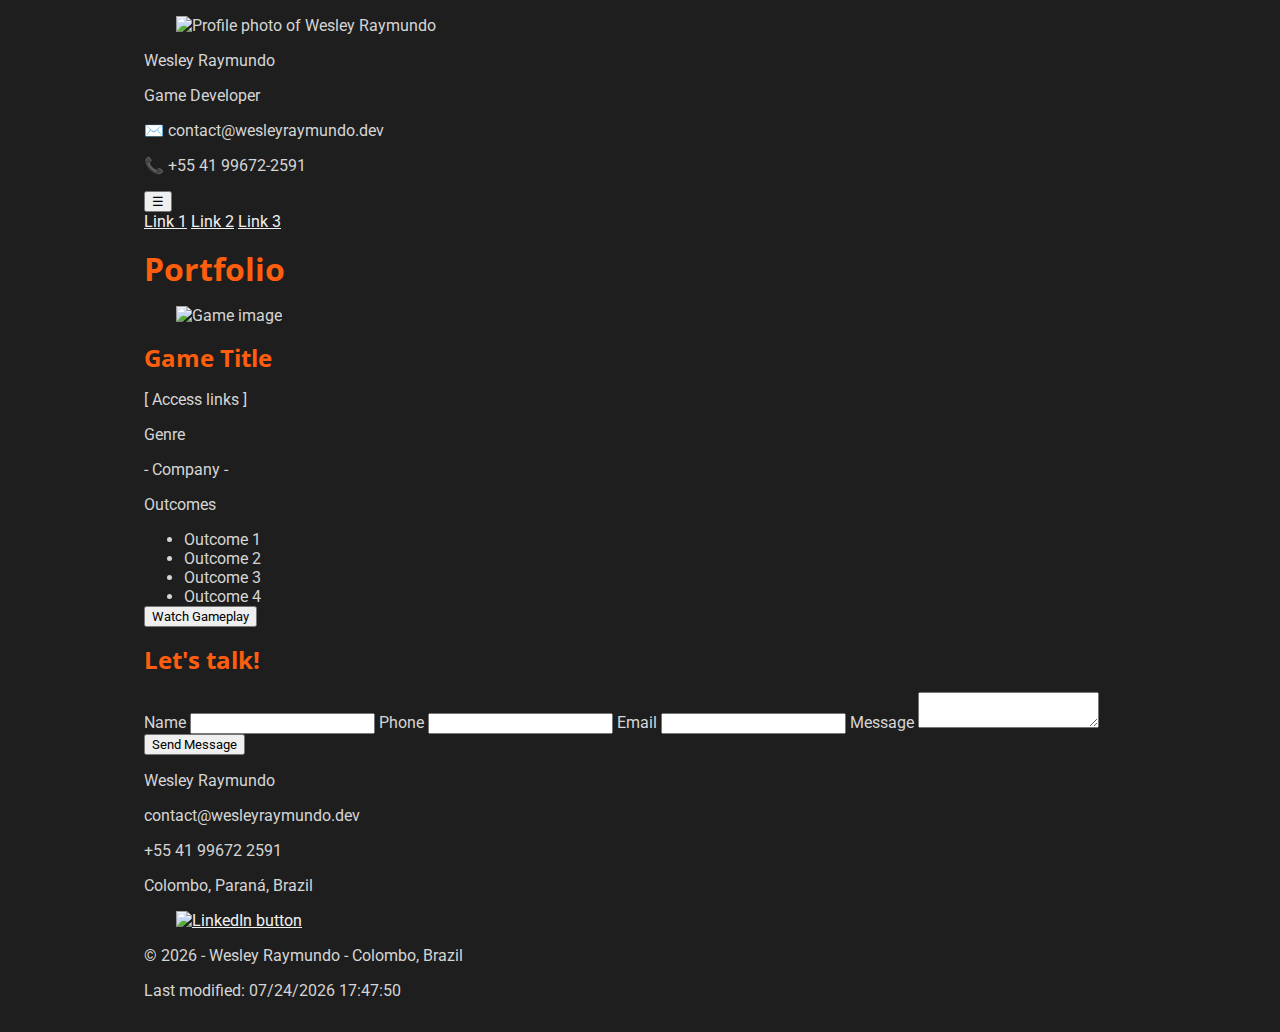
==== project/index.html @ 0dccc26f "Project files and html structure" ====
<!DOCTYPE html>
<html lang="en-US">
<head>
    <meta charset="utf-8">
    <meta name="viewport" content="width=device-width, initial-scale=1.0">
    <title>Wesley Raymundo - Game Developer</title>
    <meta name="description" content="Game development portfolio of Wesley Raymundo.">
    <meta name="author" content="Wesley Raymundo">

    <link rel="stylesheet" href="styles/siteplan.css">
    <link rel="stylesheet" href="styles/index.css">
    <link rel="stylesheet" href="styles/index-large.css">
    <script src="scripts/index.js" defer></script>
    <script src="../scripts/getdates.js" defer></script>

    <link rel="preconnect" href="https://fonts.googleapis.com">
    <link rel="preconnect" href="https://fonts.gstatic.com" crossorigin>
    <link href="https://fonts.googleapis.com/css2?family=Open+Sans:ital,wght@0,300..800;1,300..800&family=Roboto:ital,wght@0,100;0,300;0,400;0,500;0,700;0,900;1,100;1,300;1,400;1,500;1,700;1,900&display=swap" rel="stylesheet">
</head>
<body>
    <header>
        <picture>
            <img src="" alt="Profile photo of Wesley Raymundo">
        </picture>
        <p>Wesley Raymundo</p>
        <p>Game Developer</p>
        <p>✉️ contact@wesleyraymundo.dev</p>
        <p>📞 +55 41 99672-2591</p>
        <button>☰</button>
        <nav>
            <a href="">Link 1</a>
            <a href="">Link 2</a>
            <a href="">Link 3</a>
        </nav>
    </header>
    <main>
        <h1>Portfolio</h1>
        <section id="gamesSection">
            <article class="gameArticle">
                <picture>
                    <img src="" alt="Game image">
                </picture>
                <h2>Game Title</h2>
                <p>[ Access links ]</p>
                <p>Genre</p>
                <p>- Company -</p>
                <p>Outcomes</p>
                <ul>
                    <li>Outcome 1</li>
                    <li>Outcome 2</li>
                    <li>Outcome 3</li>
                    <li>Outcome 4</li>
                </ul>
                <button>Watch Gameplay</button>
            </article>
        </section>
        <section id="contactSection">
            <h2>Let's talk!</h2>
            <form action="#">
                <label for="name">Name</label>
                <input type="text" name="name" id="name" required>

                <label for="phone">Phone</label>
                <input type="text" name="phone" id="phone" required>

                <label for="email">Email</label>
                <input type="text" name="email" id="email" required>

                <label for="message">Message</label>
                <textarea name="message" id="message" required></textarea>

                <input type="submit" value="Send Message">
            </form>
        </section>
    </main>
    <footer>
        <p>Wesley Raymundo</p>
        <p>contact@wesleyraymundo.dev</p>
        <p>+55 41 99672 2591</p>
        <p>Colombo, Paraná, Brazil</p>
        <a href="#"><img src="" alt="LinkedIn button"></a>

        <p>&copy; <span id="currentyear"></span> - Wesley Raymundo - Colombo, Brazil</p>
        <p id="lastModified"></p>
    </footer>
</body>
</html>
---- project/styles/siteplan.css ----
:root {
    --color1: #474747;
    --color2: #FF5E0E;
    --color3: #D5D5D5;
    --color4: #1E1E1E;
    --color5: #F1F1F1;

    --font1: 'Open Sans';
    --font2: 'Roboto';
}

* {
    margin: 0;
    box-sizing: border-box;
    font-family: var(--font2);
}

body {
    max-width: 1024px;
    margin: 0 auto;
    padding: 1rem;

    background-color: var(--color4);
    color: var(--color3);
}

body img {
    height: 800px;
    width: auto;
    margin: 0 2rem;
}

h1, h2 {
    font-family: var(--font1);
    margin: 1rem 0;

    color: var(--color2);
}

p {
    margin: 1rem 0;
}

a:visited, a:link {
    color: var(--color5);
}
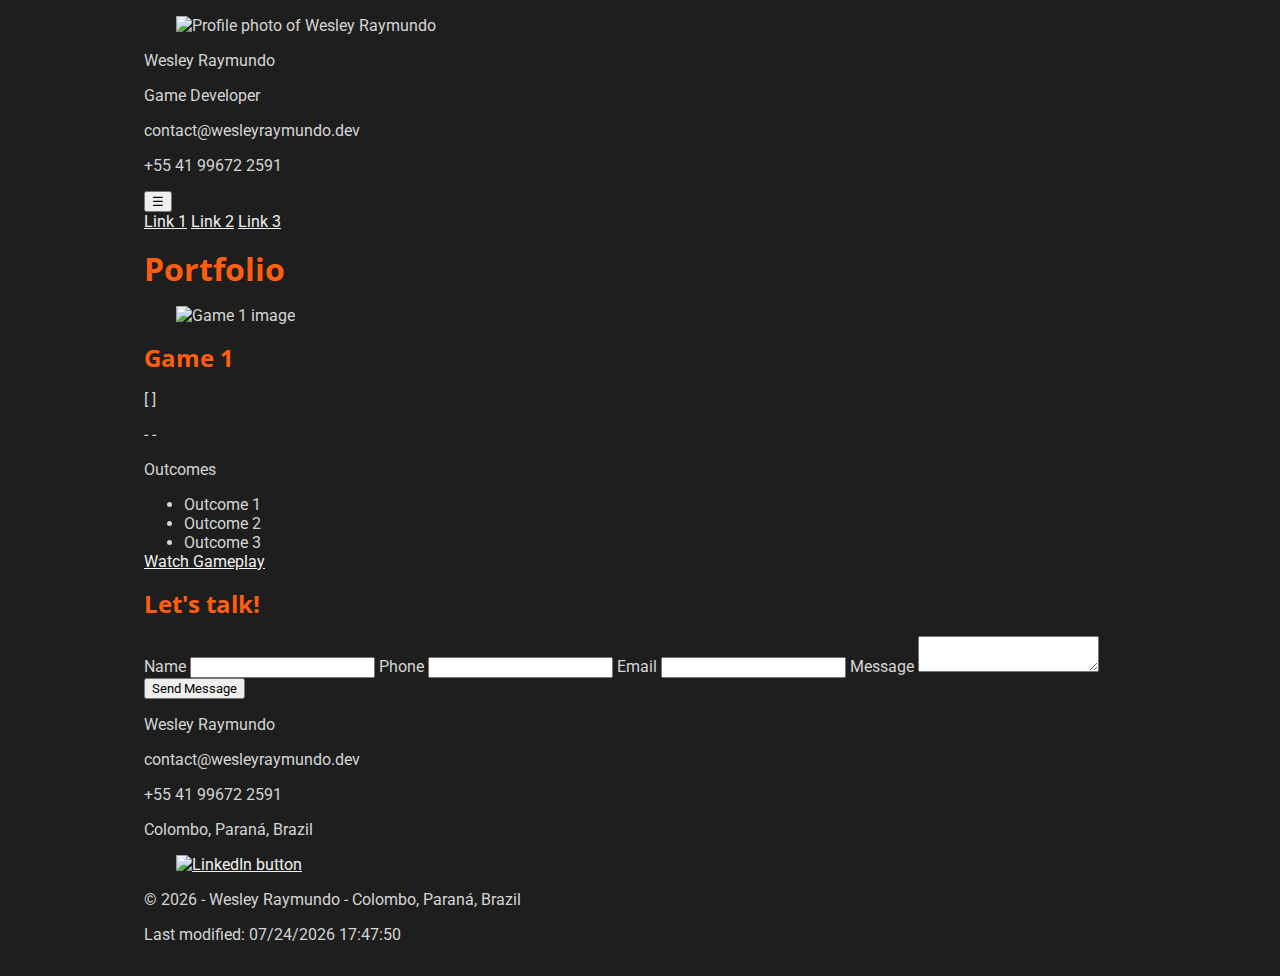
==== commit 4519ff75: "Dynamically fill page content" ====
--- a/project/index.html
+++ b/project/index.html
@@ -22,10 +22,10 @@
         <picture>
             <img src="" alt="Profile photo of Wesley Raymundo">
         </picture>
-        <p>Wesley Raymundo</p>
-        <p>Game Developer</p>
-        <p>✉️ contact@wesleyraymundo.dev</p>
-        <p>📞 +55 41 99672-2591</p>
+        <p class="professionalName"></p>
+        <p class="professionalTitle"></p>
+        <p class="professionalEmail"></p>
+        <p class="professionalPhone"></p>
         <button>☰</button>
         <nav>
             <a href="">Link 1</a>
@@ -35,25 +35,7 @@
     </header>
     <main>
         <h1>Portfolio</h1>
-        <section id="gamesSection">
-            <article class="gameArticle">
-                <picture>
-                    <img src="" alt="Game image">
-                </picture>
-                <h2>Game Title</h2>
-                <p>[ Access links ]</p>
-                <p>Genre</p>
-                <p>- Company -</p>
-                <p>Outcomes</p>
-                <ul>
-                    <li>Outcome 1</li>
-                    <li>Outcome 2</li>
-                    <li>Outcome 3</li>
-                    <li>Outcome 4</li>
-                </ul>
-                <button>Watch Gameplay</button>
-            </article>
-        </section>
+        <section id="gamesSection"></section>
         <section id="contactSection">
             <h2>Let's talk!</h2>
             <form action="#">
@@ -74,13 +56,13 @@
         </section>
     </main>
     <footer>
-        <p>Wesley Raymundo</p>
-        <p>contact@wesleyraymundo.dev</p>
-        <p>+55 41 99672 2591</p>
-        <p>Colombo, Paraná, Brazil</p>
-        <a href="#"><img src="" alt="LinkedIn button"></a>
+        <p class="professionalName"></p>
+        <p class="professionalEmail"></p>
+        <p class="professionalPhone"></p>
+        <p class="professionalLocation"></p>
+        <a class="professionalLinkedIn" href="#"><img src="" alt="LinkedIn button"></a>
 
-        <p>&copy; <span id="currentyear"></span> - Wesley Raymundo - Colombo, Brazil</p>
+        <p>&copy; <span id="currentyear"></span> - <span class="professionalName"></span> - <span class="professionalLocation"></span></p>
         <p id="lastModified"></p>
     </footer>
 </body>
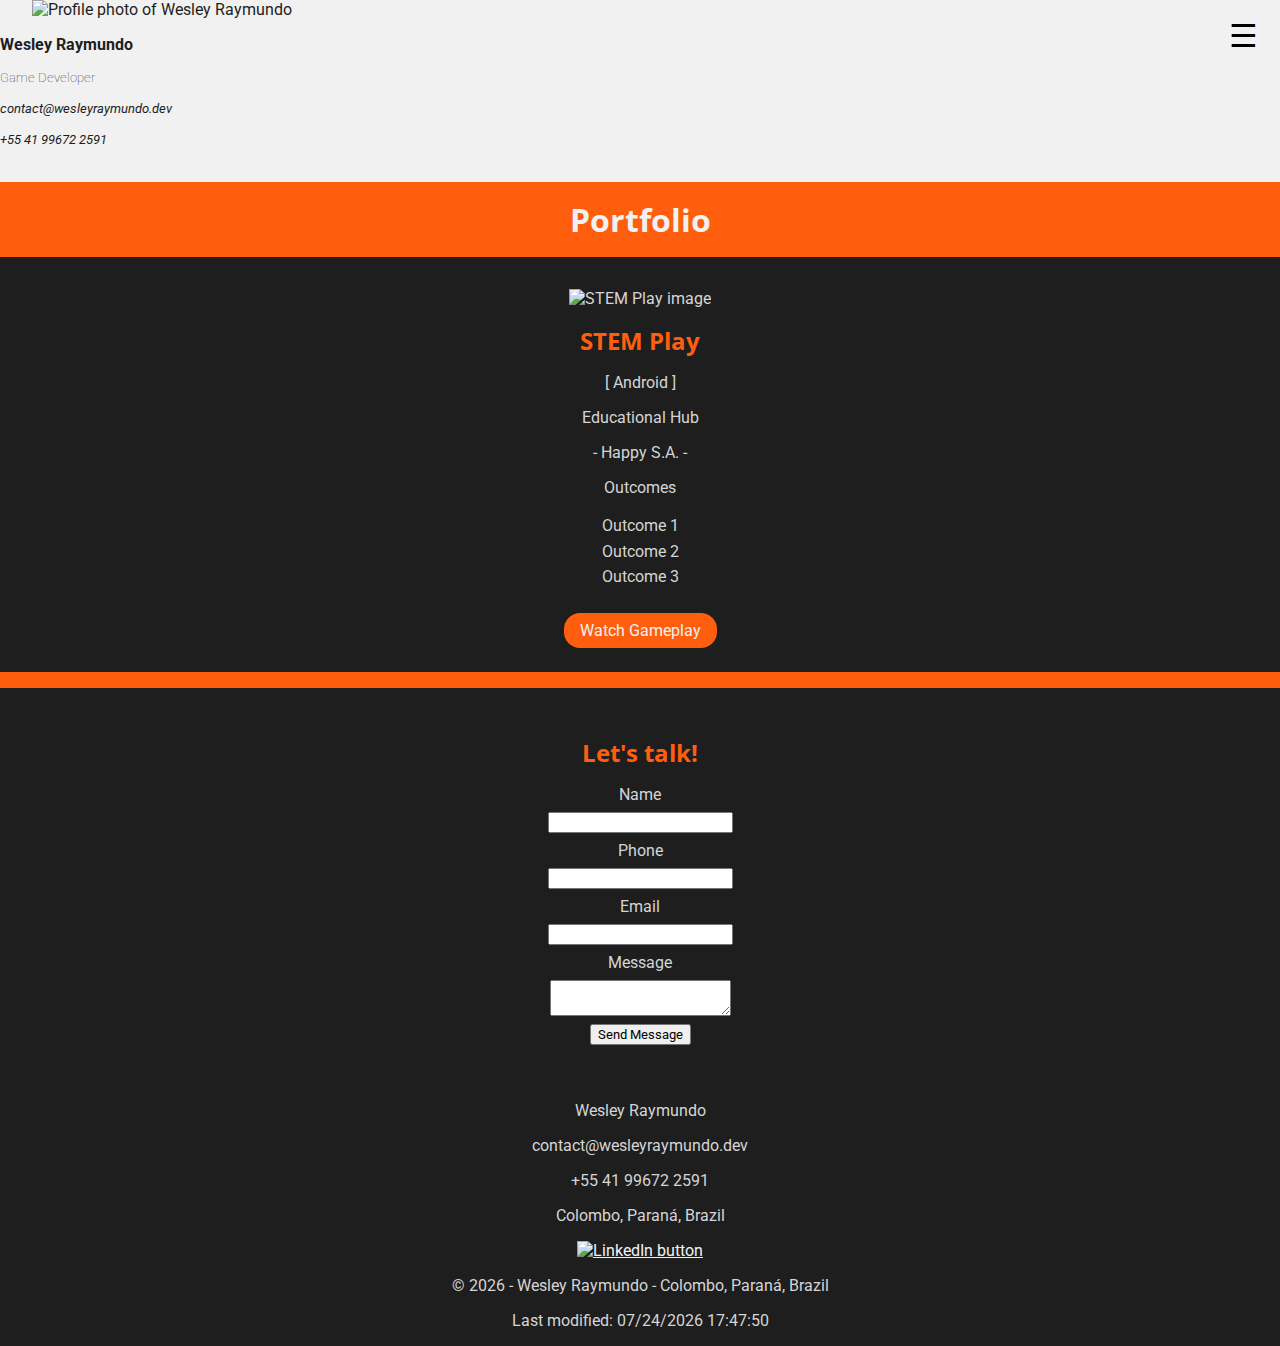
==== commit 0f21122a: "Partial css for index" ====
--- a/project/index.html
+++ b/project/index.html
@@ -20,7 +20,7 @@
 <body>
     <header>
         <picture>
-            <img src="" alt="Profile photo of Wesley Raymundo">
+            <img src="" alt="Profile photo of Wesley Raymundo" width="128" height="128">
         </picture>
         <p class="professionalName"></p>
         <p class="professionalTitle"></p>
--- a/project/styles/index.css
+++ b/project/styles/index.css
@@ -0,0 +1,90 @@
+body {
+    max-width: 100vw;
+    margin: 0;
+    padding: 0;
+}
+
+header {
+    background-color: var(--color5);
+    color: var(--color4);
+}
+
+header button {
+    position: absolute;
+    border-radius: 1rem;
+    top: 1rem;
+    right: 1rem;
+    background: none;
+    border: none;
+    font-size: 2rem;
+}
+
+header button:hover {
+    background-color: var(--color3);
+}
+
+header .professionalName {
+    font-weight: bold;
+}
+
+header .professionalTitle {
+    font-weight: lighter;
+    font-size: small;
+}
+
+header :is(
+    .professionalEmail, 
+    .professionalPhone
+) {
+    font-style: italic;
+    font-size: small;
+}
+
+main {
+    text-align: center;
+}
+
+main h1 {
+    background-color: var(--color2);
+    color: var(--color5);
+    margin: 0;
+    padding: 1rem;
+}
+
+.gameArticle {
+    border-bottom: 1rem solid var(--color2);
+    padding: 2rem;
+}
+
+.gameArticle ul {
+    list-style: none;
+    padding: 0 0 2rem 0;
+}
+
+.gameArticle li {
+    padding: .2rem 0;
+}
+
+.gameArticle a {
+    background-color: var(--color2);
+    border-radius: 1rem;
+    padding: .5rem 1rem;
+    text-decoration: none;
+}
+
+.gameArticle a:hover {
+    background-color: var(--color1);
+}
+
+#contactSection {
+    padding: 2rem 0;
+}
+
+#contactSection :is(input, textarea) {
+    display: block;
+    margin: .5rem auto;
+}
+
+footer {
+    text-align: center;
+}
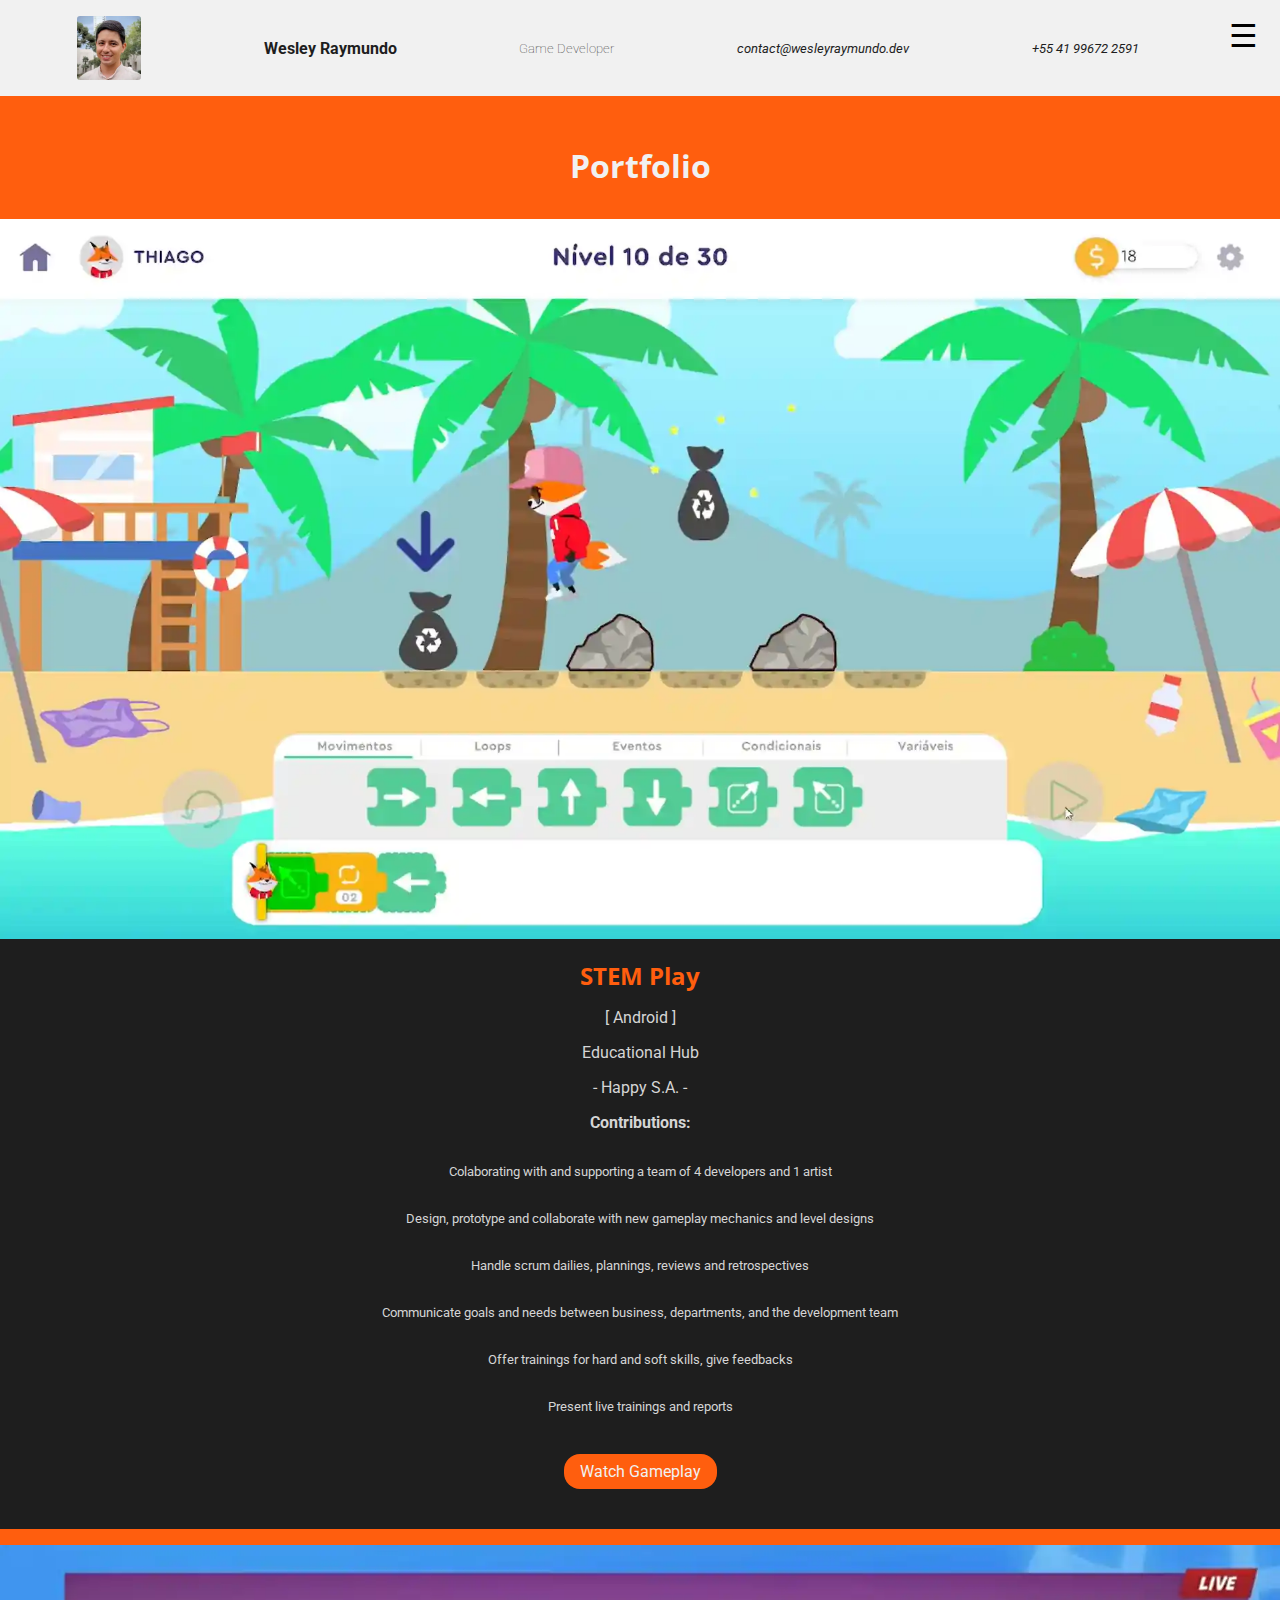
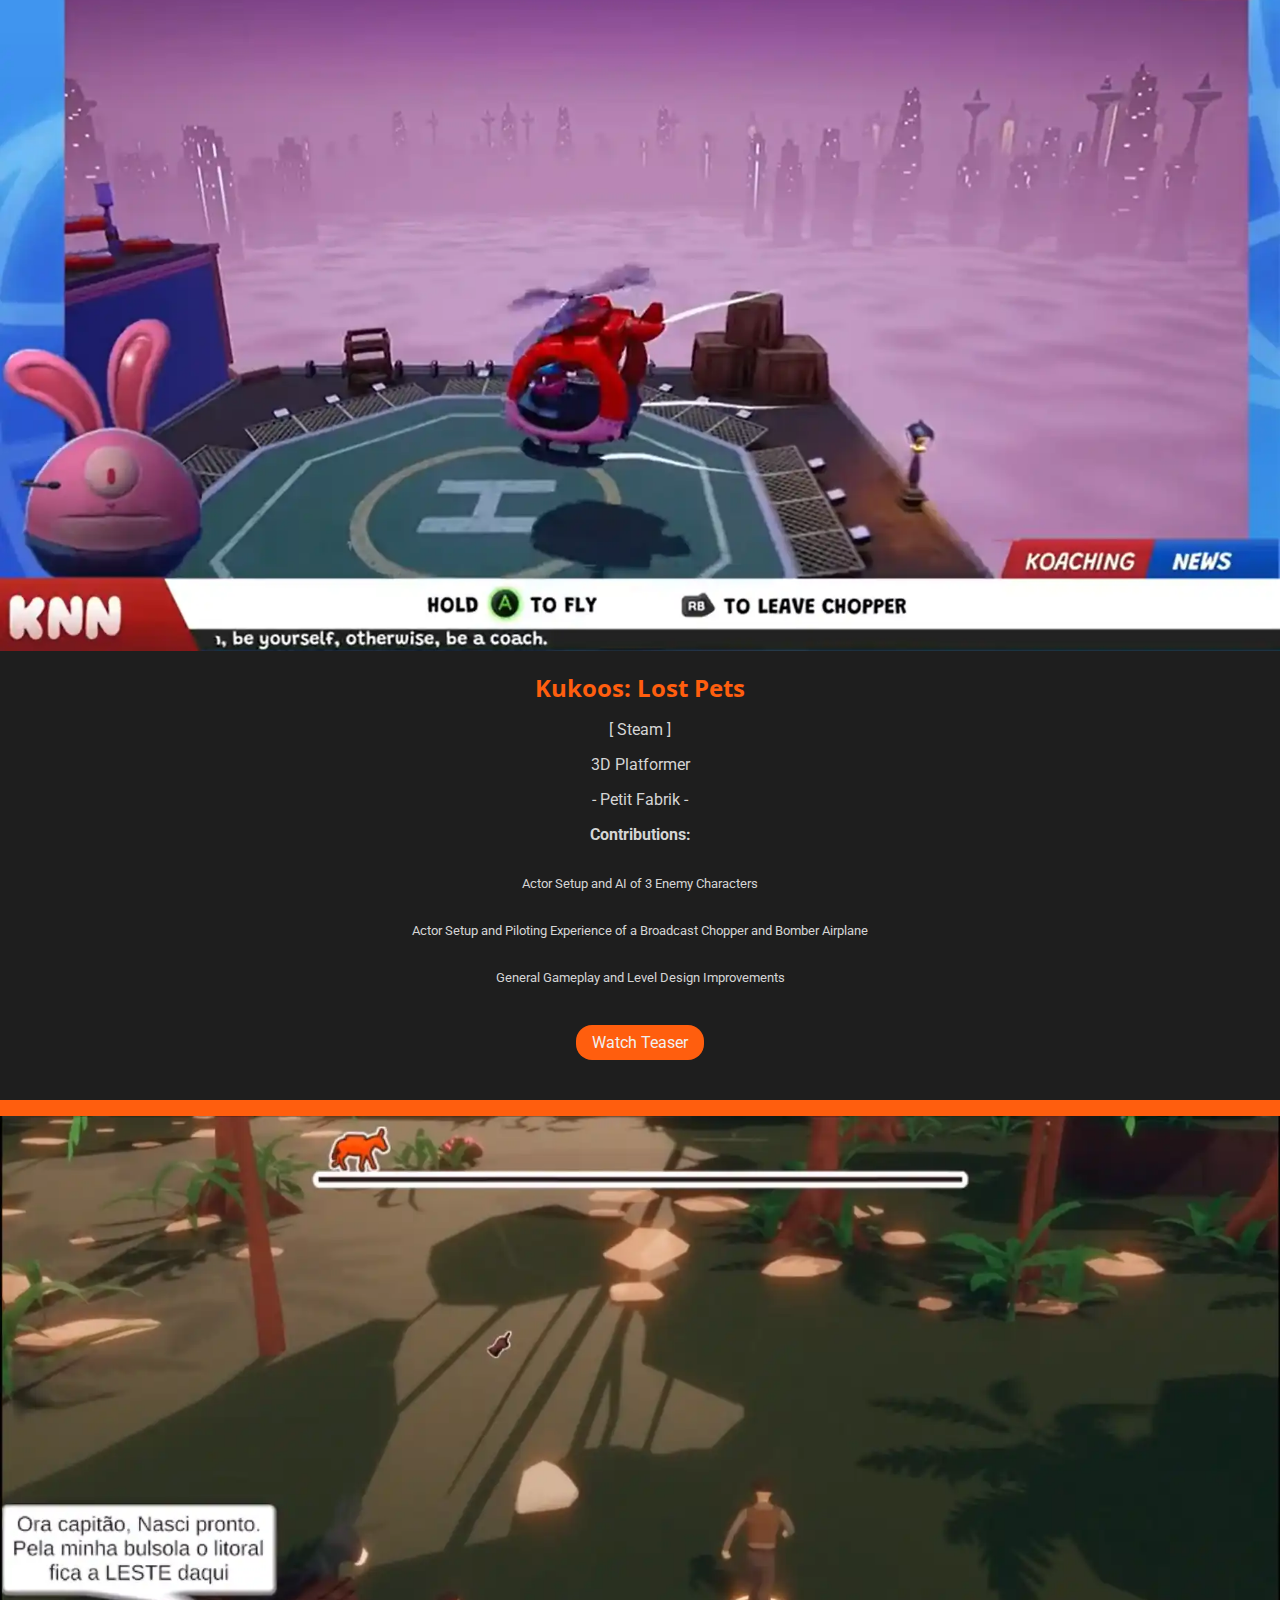
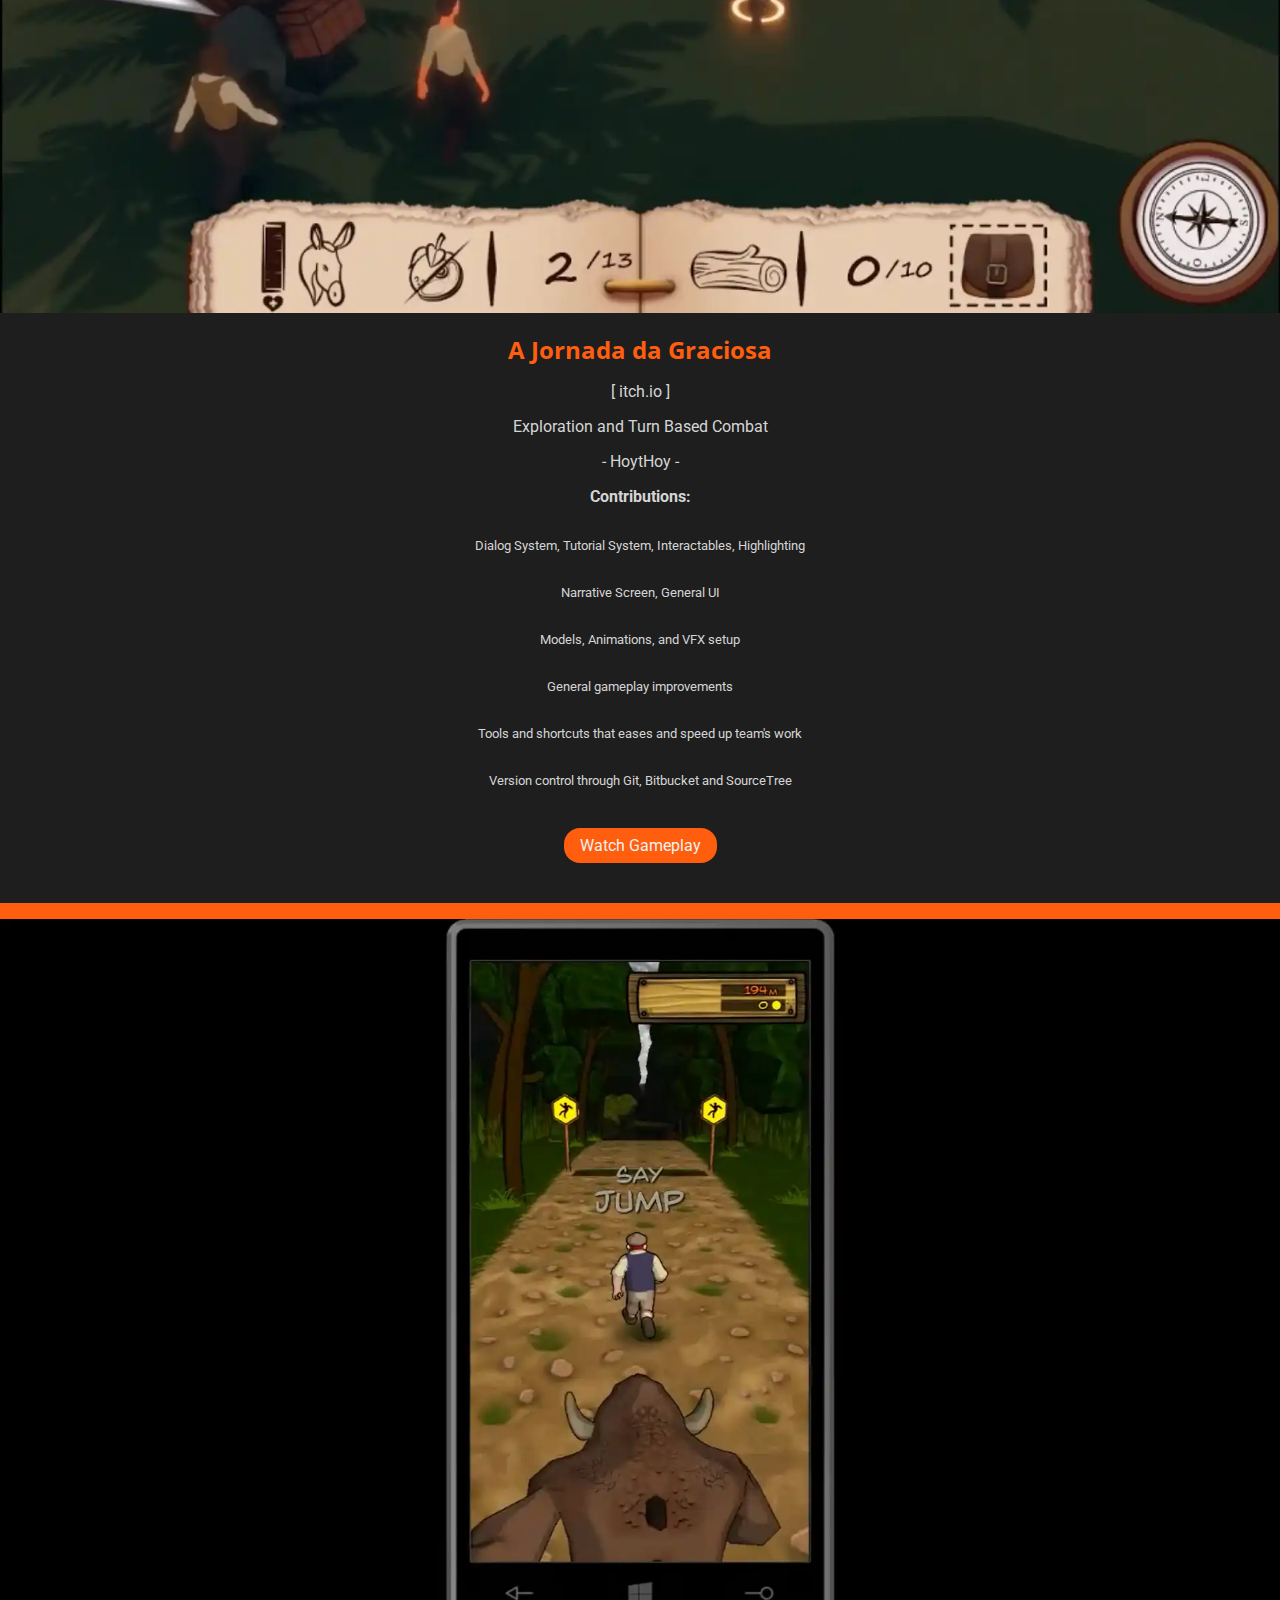
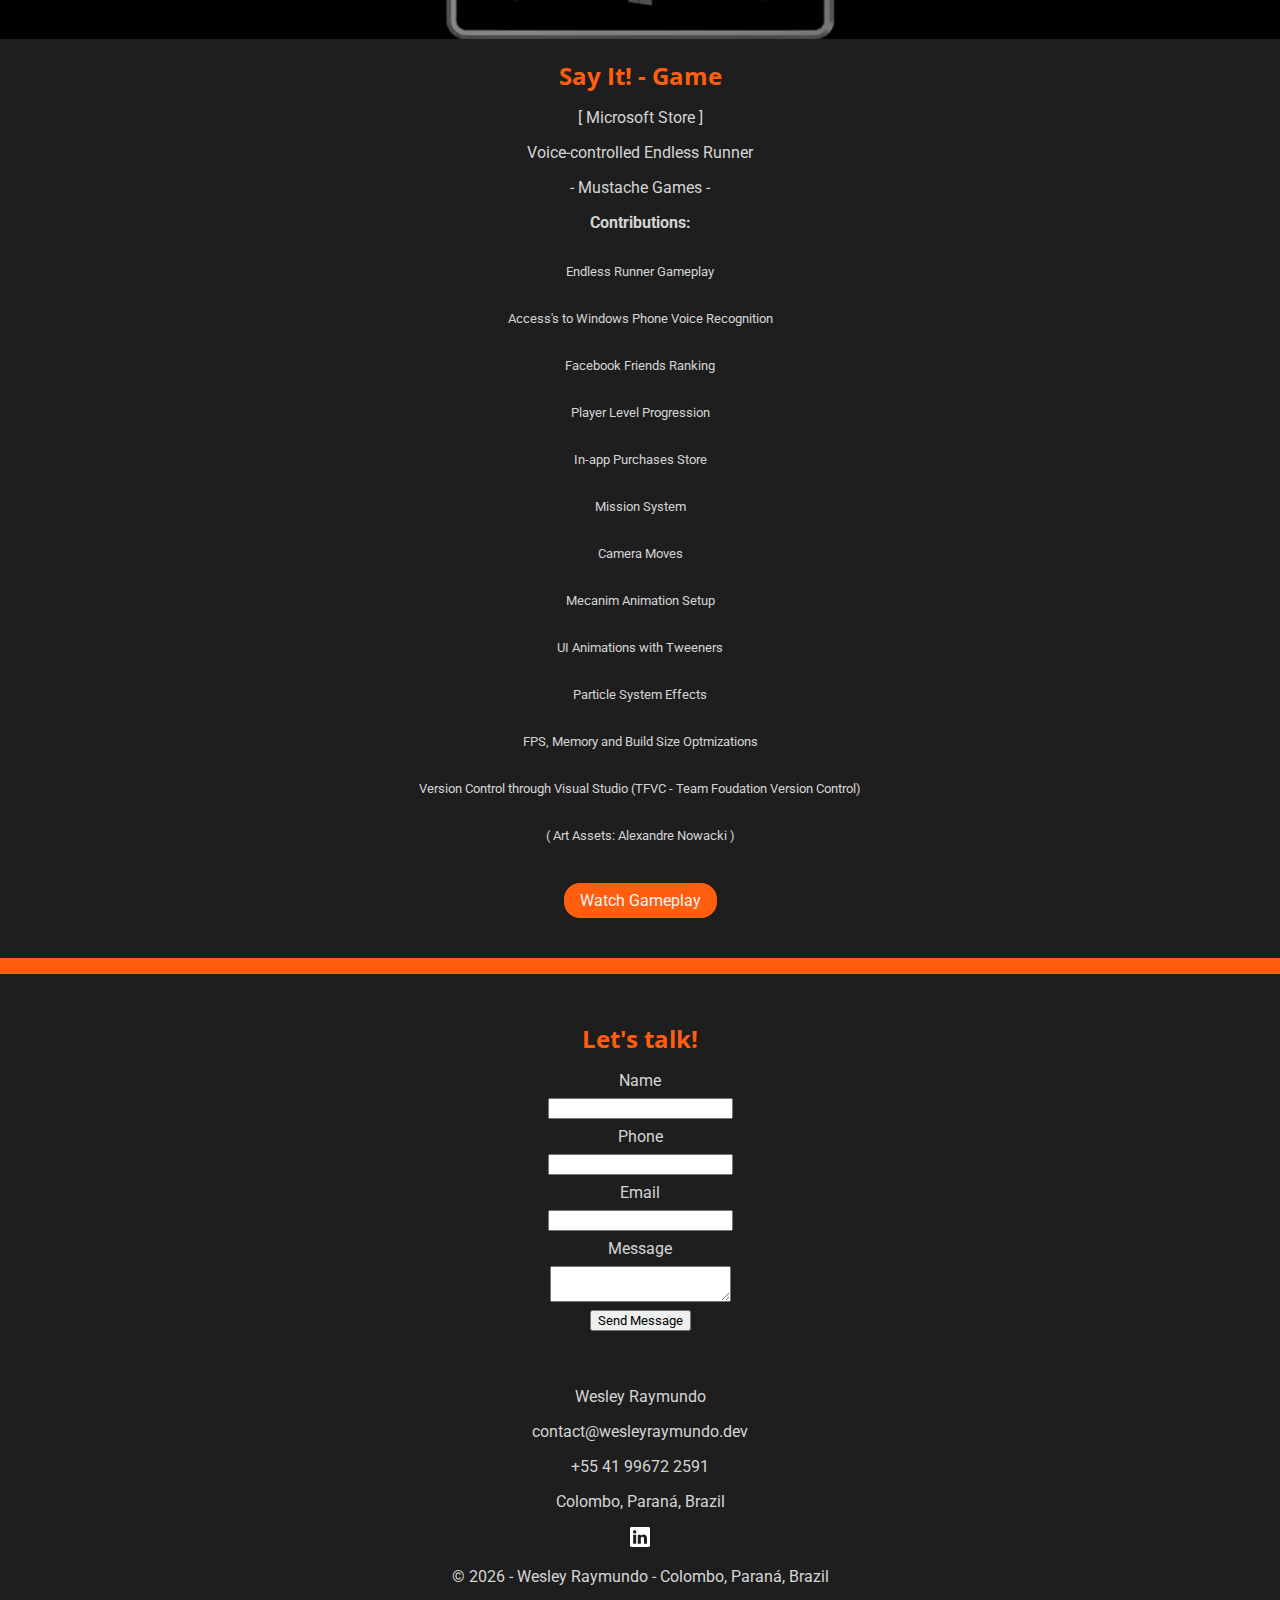
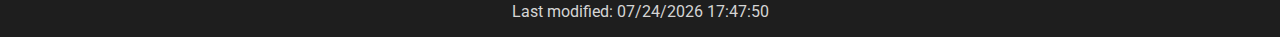
==== commit 3970ab45: "Partial improve" ====
--- a/project/index.html
+++ b/project/index.html
@@ -19,19 +19,19 @@
 </head>
 <body>
     <header>
-        <picture>
-            <img src="" alt="Profile photo of Wesley Raymundo" width="128" height="128">
-        </picture>
-        <p class="professionalName"></p>
-        <p class="professionalTitle"></p>
-        <p class="professionalEmail"></p>
-        <p class="professionalPhone"></p>
-        <button>☰</button>
-        <nav>
-            <a href="">Link 1</a>
-            <a href="">Link 2</a>
-            <a href="">Link 3</a>
+        <div>
+            <img src="images/profile.webp" alt="Profile photo of Wesley Raymundo" width="64" height="64">
+            <p class="professionalName"></p>
+            <p class="professionalTitle"></p>
+            <p class="professionalEmail"></p>
+            <p class="professionalPhone"></p>
+        </div>
+        <nav class="hidden">
+            <a href="">Resume</a>
+            <a href="">Videos</a>
+            <a href="">Contact</a>
         </nav>
+        <button id="menuButton">☰</button>
     </header>
     <main>
         <h1>Portfolio</h1>
@@ -60,7 +60,7 @@
         <p class="professionalEmail"></p>
         <p class="professionalPhone"></p>
         <p class="professionalLocation"></p>
-        <a class="professionalLinkedIn" href="#"><img src="" alt="LinkedIn button"></a>
+        <a class="professionalLinkedIn" href="#"><img src="images/linkedin.svg" alt="LinkedIn button"></a>
 
         <p>&copy; <span id="currentyear"></span> - <span class="professionalName"></span> - <span class="professionalLocation"></span></p>
         <p id="lastModified"></p>
--- a/project/styles/index.css
+++ b/project/styles/index.css
@@ -17,6 +17,21 @@
     background: none;
     border: none;
     font-size: 2rem;
+}
+
+header img {
+    width: 64px;
+    height: auto;
+    border-radius: .2rem;
+    margin: 0;
+}
+
+header div {
+    padding: 1rem;
+    padding-right: 5rem;
+    display: flex;
+    justify-content: space-around;
+    align-items: center;
 }
 
 header button:hover {
@@ -40,6 +55,27 @@
     font-size: small;
 }
 
+nav {
+    position: absolute;
+    top: 0;
+    width: 100%;
+    background-color: var(--color2);
+    border-bottom: .1rem solid var(--color4);
+    box-shadow: 0 .1rem 1rem var(--color4);
+}
+
+nav a {
+    display: block;
+    text-align: center;
+    text-decoration: none;
+    padding: 1rem;
+}
+
+nav a:hover {
+    background-color: var(--color1);
+    font-weight: bold;
+}
+
 main {
     text-align: center;
 }
@@ -48,12 +84,18 @@
     background-color: var(--color2);
     color: var(--color5);
     margin: 0;
-    padding: 1rem;
+    padding: 3rem 0 2rem 0;
 }
 
 .gameArticle {
     border-bottom: 1rem solid var(--color2);
-    padding: 2rem;
+    padding: 0 0 3rem 0;
+}
+
+.gameArticle img {
+    width: 100%;
+    height: auto;
+    margin: 0;
 }
 
 .gameArticle ul {
@@ -62,7 +104,8 @@
 }
 
 .gameArticle li {
-    padding: .2rem 0;
+    padding: 1rem 0;
+    font-size: small;
 }
 
 .gameArticle a {
@@ -88,3 +131,12 @@
 footer {
     text-align: center;
 }
+
+footer img {
+    width: 20px;
+    height: auto;
+}
+
+.hidden {
+    display: none;
+}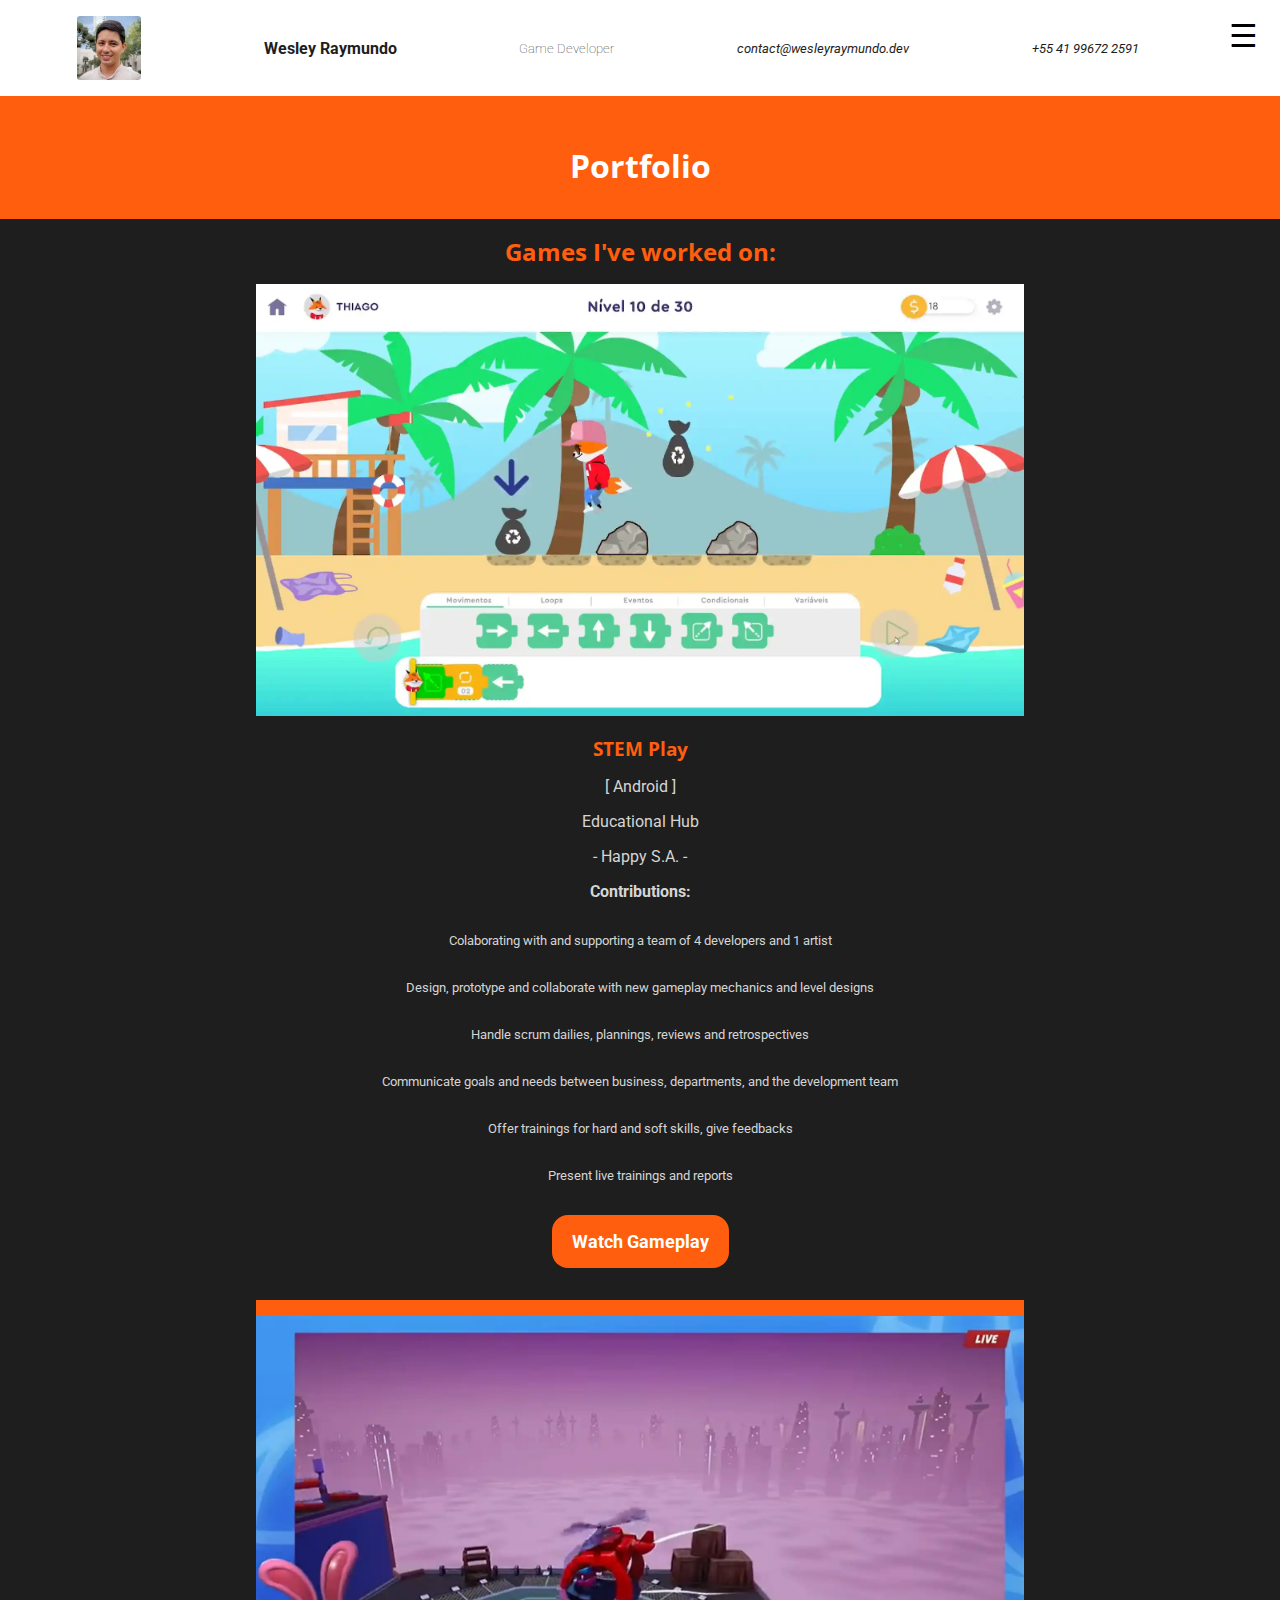
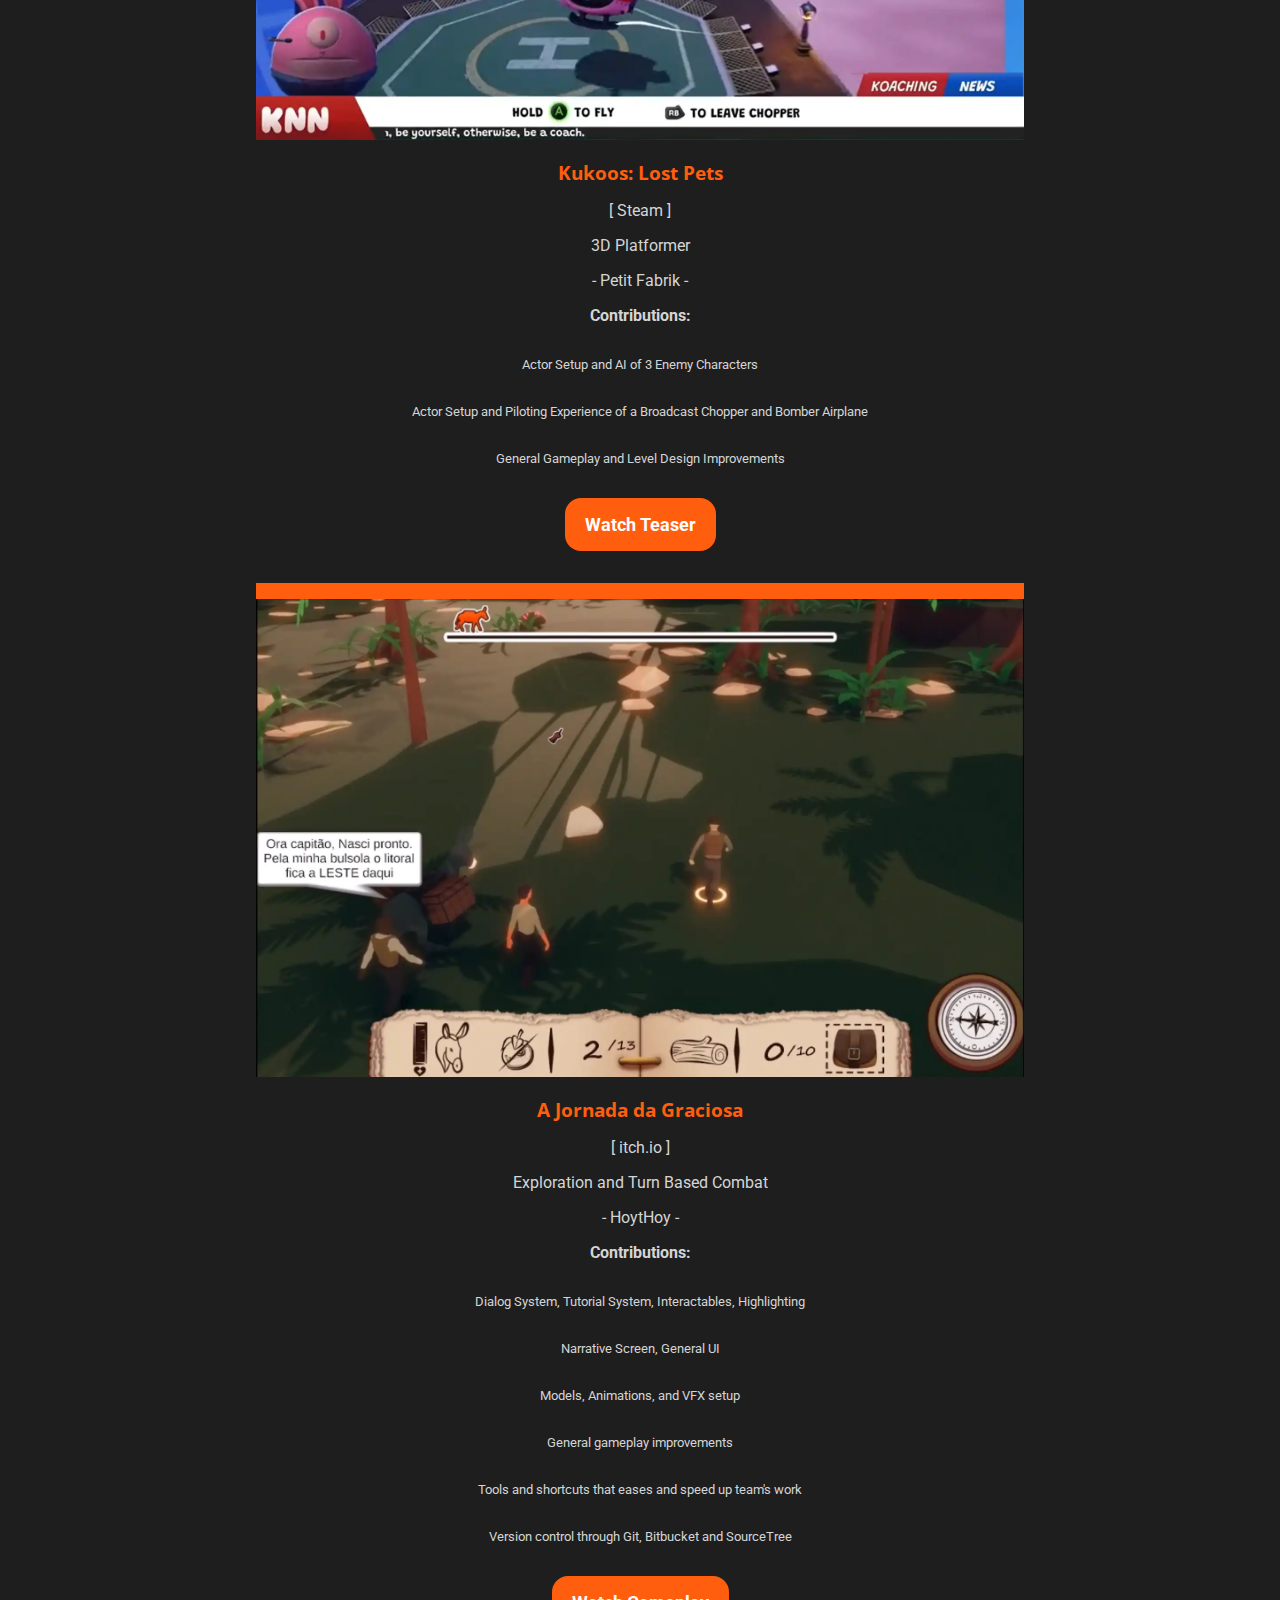
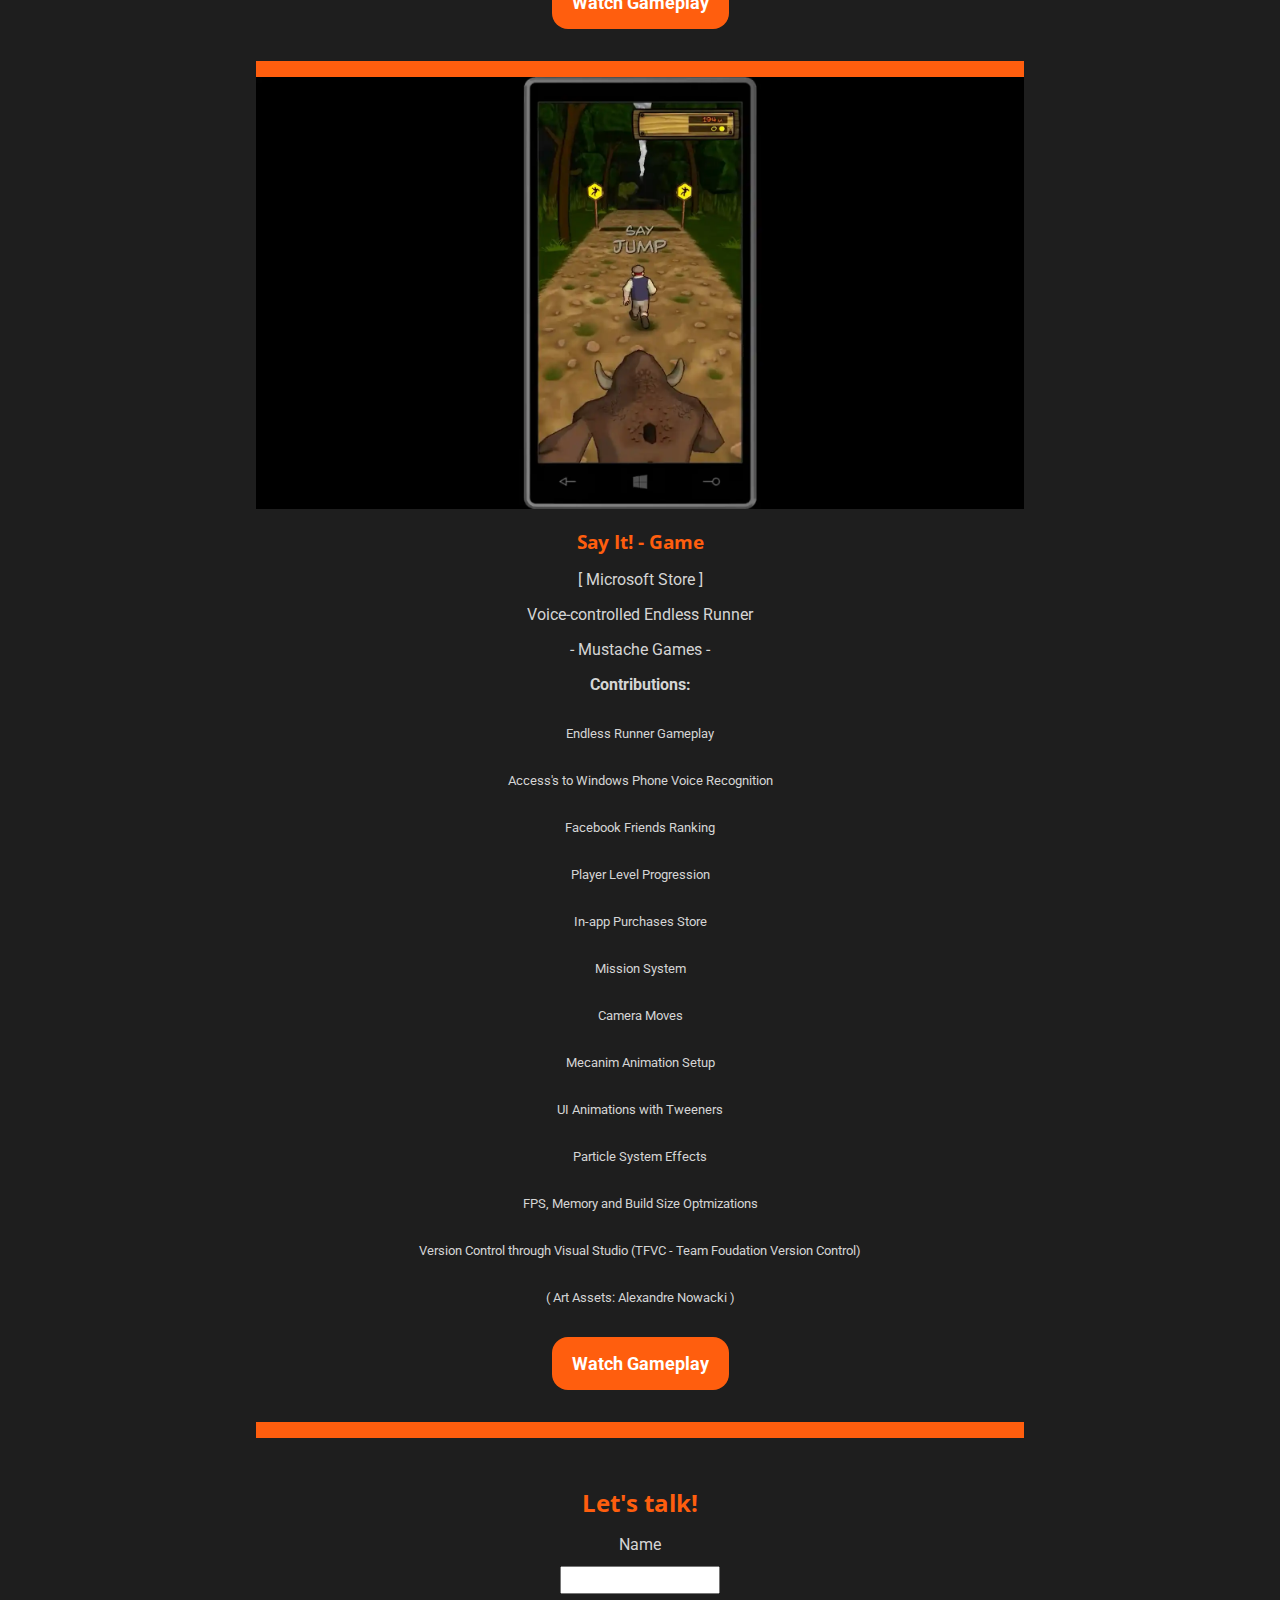
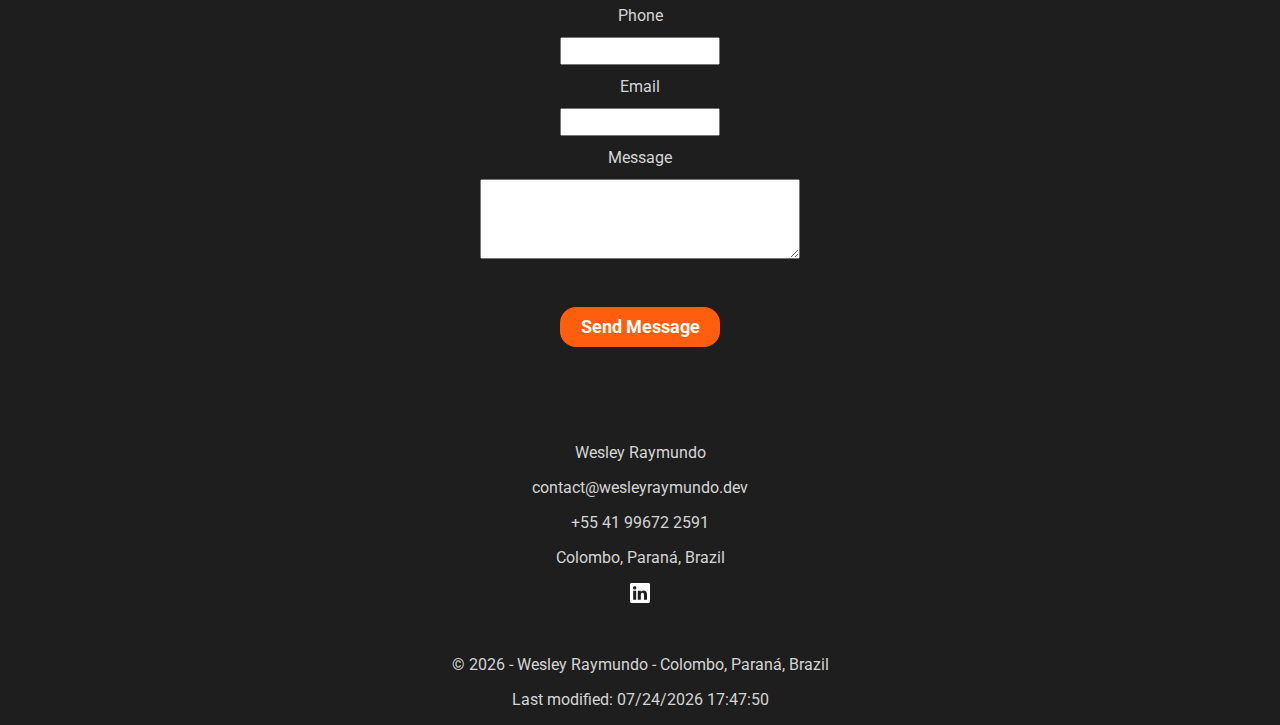
==== commit a2c8d472: "Minor fixes" ====
--- a/project/index.html
+++ b/project/index.html
@@ -35,7 +35,9 @@
     </header>
     <main>
         <h1>Portfolio</h1>
-        <section id="gamesSection"></section>
+        <section id="gamesSection">
+            <h2>Games I've worked on:</h2>
+        </section>
         <section id="contactSection">
             <h2>Let's talk!</h2>
             <form action="#">
@@ -43,10 +45,10 @@
                 <input type="text" name="name" id="name" required>
 
                 <label for="phone">Phone</label>
-                <input type="text" name="phone" id="phone" required>
+                <input type="tel" name="phone" id="phone" required>
 
                 <label for="email">Email</label>
-                <input type="text" name="email" id="email" required>
+                <input type="email" name="email" id="email" required>
 
                 <label for="message">Message</label>
                 <textarea name="message" id="message" required></textarea>
--- a/project/styles/siteplan.css
+++ b/project/styles/siteplan.css
@@ -1,9 +1,9 @@
 :root {
     --color1: #474747;
-    --color2: #FF5E0E;
+    --color2: #ff5e0e;
     --color3: #D5D5D5;
     --color4: #1E1E1E;
-    --color5: #F1F1F1;
+    --color5: #ffffff;
 
     --font1: 'Open Sans';
     --font2: 'Roboto';
@@ -30,7 +30,7 @@
     margin: 0 2rem;
 }
 
-h1, h2 {
+h1, h2, h3 {
     font-family: var(--font1);
     margin: 1rem 0;
 
--- a/project/styles/index.css
+++ b/project/styles/index.css
@@ -1,5 +1,5 @@
 body {
-    max-width: 100vw;
+    max-width: 100%;
     margin: 0;
     padding: 0;
 }
@@ -19,23 +19,20 @@
     font-size: 2rem;
 }
 
+header button:hover {
+    background-color: var(--color3);
+}
+
 header img {
     width: 64px;
     height: auto;
     border-radius: .2rem;
     margin: 0;
-}
+}    
 
 header div {
     padding: 1rem;
     padding-right: 5rem;
-    display: flex;
-    justify-content: space-around;
-    align-items: center;
-}
-
-header button:hover {
-    background-color: var(--color3);
 }
 
 header .professionalName {
@@ -68,7 +65,8 @@
     display: block;
     text-align: center;
     text-decoration: none;
-    padding: 1rem;
+    font-size: 1.5rem;
+    padding: 2.5rem;
 }
 
 nav a:hover {
@@ -98,9 +96,14 @@
     margin: 0;
 }
 
+.gameArticle :is(p, ul) {
+    padding-left: 2rem;
+    padding-right: 2rem;
+}
+
 .gameArticle ul {
     list-style: none;
-    padding: 0 0 2rem 0;
+    padding-bottom: 2rem;
 }
 
 .gameArticle li {
@@ -111,8 +114,10 @@
 .gameArticle a {
     background-color: var(--color2);
     border-radius: 1rem;
-    padding: .5rem 1rem;
+    padding: 1rem 1.25rem;
     text-decoration: none;
+    font-size: large;
+    font-weight: bold;
 }
 
 .gameArticle a:hover {
@@ -125,7 +130,30 @@
 
 #contactSection :is(input, textarea) {
     display: block;
-    margin: .5rem auto;
+    margin: .75rem auto;
+    width: 10rem;
+    height: 1.75rem;
+}
+
+#contactSection textarea {
+    height: 5rem;
+    width: 20rem;
+}
+
+#contactSection input[type="submit"] {
+    background-color: var(--color2);
+    color: var(--color5);
+    border: none;
+    border-radius: 1rem;
+    margin: 3rem auto;
+    font-size: large;
+    font-weight: bold;
+    height: 2.5rem;
+}
+
+#contactSection input[type="submit"]:hover {
+    background-color: var(--color1);
+    cursor: pointer;
 }
 
 footer {
@@ -135,6 +163,7 @@
 footer img {
     width: 20px;
     height: auto;
+    margin-bottom: 2rem;
 }
 
 .hidden {
--- a/project/styles/index-large.css
+++ b/project/styles/index-large.css
@@ -0,0 +1,14 @@
+@media screen and (min-width: 768px) {
+    body section {
+        max-width: 768px;
+        margin: 0 auto;
+    }
+
+    header div {
+        display: flex;
+        flex-wrap: wrap;
+        justify-content: space-around;
+        gap: .1rem;
+        align-items: center;
+    }
+}